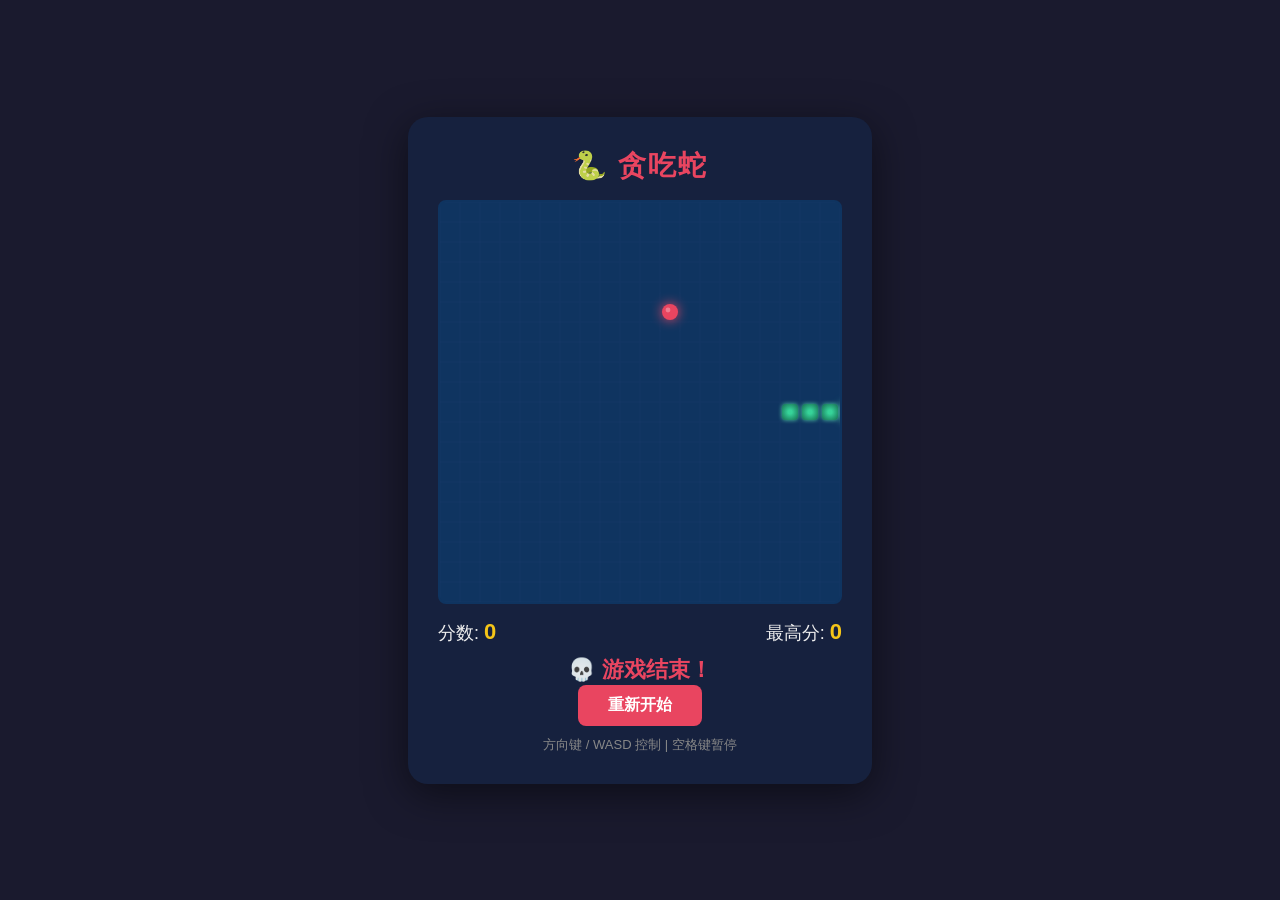
==== index.html @ 66517b2d "Rename snake.html to index.html" ====
<!DOCTYPE html>
<html lang="zh-CN">
<head>
<meta charset="UTF-8">
<title>贪吃蛇小游戏</title>
<style>
  * { margin: 0; padding: 0; box-sizing: border-box; }
  body {
    background: #1a1a2e;
    display: flex;
    justify-content: center;
    align-items: center;
    min-height: 100vh;
    font-family: 'Segoe UI', sans-serif;
  }
  .game-wrapper {
    background: #16213e;
    padding: 30px;
    border-radius: 20px;
    box-shadow: 0 10px 40px rgba(0,0,0,0.5);
    text-align: center;
  }
  h1 {
    color: #e94560;
    font-size: 28px;
    margin-bottom: 15px;
    letter-spacing: 2px;
  }
  canvas {
    border: 2px solid #0f3460;
    border-radius: 8px;
    background: #0f3460;
    display: block;
    margin: 0 auto;
  }
  .info {
    display: flex;
    justify-content: space-between;
    align-items: center;
    margin-top: 15px;
    color: #eee;
    font-size: 18px;
  }
  .score { color: #f5c518; font-weight: bold; font-size: 22px; }
  .game-over {
    color: #e94560;
    font-size: 22px;
    font-weight: bold;
    min-height: 30px;
    margin-top: 10px;
  }
  button {
    background: #e94560;
    color: #fff;
    border: none;
    padding: 10px 30px;
    border-radius: 8px;
    font-size: 16px;
    cursor: pointer;
    transition: 0.2s;
    font-weight: bold;
  }
  button:hover { background: #c73650; transform: scale(1.05); }
  .hint { color: #888; font-size: 13px; margin-top: 10px; }
</style>
</head>
<body>

<div class="game-wrapper">
  <h1>🐍 贪吃蛇</h1>
  <canvas id="gameCanvas" width="400" height="400"></canvas>
  <div class="info">
    <span>分数: <span class="score" id="score">0</span></span>
    <span>最高分: <span class="score" id="highScore">0</span></span>
  </div>
  <div class="game-over" id="gameOver"></div>
  <button id="restartBtn">重新开始</button>
  <div class="hint">方向键 / WASD 控制 | 空格键暂停</div>
</div>

<script>
const canvas = document.getElementById('gameCanvas');
const ctx = canvas.getContext('2d');
const scoreEl = document.getElementById('score');
const highScoreEl = document.getElementById('highScore');
const gameOverEl = document.getElementById('gameOver');

const GRID_SIZE = 20;
const CELL_SIZE = canvas.width / GRID_SIZE;
const TICK_INTERVAL = 150;

// 游戏状态
let snake = [];
let food = {};
let direction = 'right';
let nextDirection = 'right';
let score = 0;
let highScore = parseInt(localStorage.getItem('snakeHighScore')) || 0;
let gameRunning = false;
let gamePaused = false;
let gameLoop = null;

highScoreEl.textContent = highScore;

// 初始化
function init() {
  snake = [
    {x: 10, y: 10},
    {x: 9, y: 10},
    {x: 8, y: 10},
    {x: 7, y: 10}
  ];
  direction = 'right';
  nextDirection = 'right';
  score = 0;
  gameOverEl.textContent = '';
  scoreEl.textContent = '0';
  spawnFood();
  gameRunning = true;
  gamePaused = false;
  draw();
}

// 生成食物
function spawnFood() {
  let pos;
  do {
    pos = {
      x: Math.floor(Math.random() * GRID_SIZE),
      y: Math.floor(Math.random() * GRID_SIZE)
    };
  } while (snake.some(s => s.x === pos.x && s.y === pos.y));
  food = pos;
}

// 绘制
function draw() {
  ctx.clearRect(0, 0, canvas.width, canvas.height);

  // 绘制网格
  ctx.strokeStyle = '#1a3a6b';
  ctx.lineWidth = 0.5;
  for (let i = 0; i <= GRID_SIZE; i++) {
    ctx.beginPath();
    ctx.moveTo(i * CELL_SIZE, 0);
    ctx.lineTo(i * CELL_SIZE, canvas.height);
    ctx.stroke();
    ctx.beginPath();
    ctx.moveTo(0, i * CELL_SIZE);
    ctx.lineTo(canvas.width, i * CELL_SIZE);
    ctx.stroke();
  }

  // 绘制蛇
  snake.forEach((seg, i) => {
    const gradient = ctx.createRadialGradient(
      seg.x * CELL_SIZE + CELL_SIZE/2, seg.y * CELL_SIZE + CELL_SIZE/2, 2,
      seg.x * CELL_SIZE + CELL_SIZE/2, seg.y * CELL_SIZE + CELL_SIZE/2, CELL_SIZE/2
    );
    if (i === 0) {
      gradient.addColorStop(0, '#4ecca3');
      gradient.addColorStop(1, '#2d8f6f');
    } else {
      gradient.addColorStop(0, '#36d399');
      gradient.addColorStop(1, '#1a7a5a');
    }
    ctx.fillStyle = gradient;
    ctx.shadowBlur = i === 0 ? 8 : 4;
    ctx.shadowColor = '#4ecca3';
    const pad = i === 0 ? 1 : 2;
    roundRect(ctx, seg.x * CELL_SIZE + pad, seg.y * CELL_SIZE + pad, CELL_SIZE - pad*2, CELL_SIZE - pad*2, 4);
    ctx.fill();
  });
  ctx.shadowBlur = 0;

  // 绘制食物
  const pulse = 1 + 0.1 * Math.sin(Date.now() / 200);
  const cx = food.x * CELL_SIZE + CELL_SIZE/2;
  const cy = food.y * CELL_SIZE + CELL_SIZE/2;
  const r = (CELL_SIZE/2 - 2) * pulse;

  ctx.shadowBlur = 12;
  ctx.shadowColor = '#e94560';
  ctx.beginPath();
  ctx.arc(cx, cy, r, 0, Math.PI * 2);
  ctx.fillStyle = '#e94560';
  ctx.fill();

  // 食物高光
  ctx.shadowBlur = 0;
  ctx.beginPath();
  ctx.arc(cx - r*0.25, cy - r*0.25, r*0.3, 0, Math.PI * 2);
  ctx.fillStyle = 'rgba(255,255,255,0.3)';
  ctx.fill();

  // 暂停提示
  if (gamePaused) {
    ctx.fillStyle = 'rgba(0,0,0,0.5)';
    ctx.fillRect(0, 0, canvas.width, canvas.height);
    ctx.fillStyle = '#fff';
    ctx.font = 'bold 36px sans-serif';
    ctx.textAlign = 'center';
    ctx.fillText('⏸ 暂停', canvas.width/2, canvas.height/2);
  }
}

function roundRect(ctx, x, y, w, h, r) {
  ctx.beginPath();
  ctx.moveTo(x + r, y);
  ctx.lineTo(x + w - r, y);
  ctx.quadraticCurveTo(x + w, y, x + w, y + r);
  ctx.lineTo(x + w, y + h - r);
  ctx.quadraticCurveTo(x + w, y + h, x + w - r, y + h);
  ctx.lineTo(x + r, y + h);
  ctx.quadraticCurveTo(x, y + h, x, y + h - r);
  ctx.lineTo(x, y + r);
  ctx.quadraticCurveTo(x, y, x + r, y);
  ctx.closePath();
}

// 更新游戏逻辑
function update() {
  if (!gameRunning || gamePaused) return;
  if (gameLoop) cancelAnimationFrame(gameLoop);

  direction = nextDirection;

  // 计算蛇头新位置
  const head = snake[0];
  let newHead = { ...head };
  switch (direction) {
    case 'up':    newHead.y--; break;
    case 'down':  newHead.y++; break;
    case 'left':  newHead.x--; break;
    case 'right': newHead.x++; break;
  }

  // 检查是否吃到食物
  if (newHead.x === food.x && newHead.y === food.y) {
    score += 10;
    scoreEl.textContent = score;
    snake.unshift(newHead);
    if (score > highScore) {
      highScore = score;
      highScoreEl.textContent = highScore;
      localStorage.setItem('snakeHighScore', highScore);
    }
    spawnFood();
  } else {
    snake.unshift(newHead);
    snake.pop();
  }

  // 碰撞检测
  const headCollision = snake[0];
  // 撞墙
  if (headCollision.x < 0 || headCollision.x >= GRID_SIZE ||
      headCollision.y < 0 || headCollision.y >= GRID_SIZE) {
    endGame();
    return;
  }
  // 撞自己
  for (let i = 1; i < snake.length; i++) {
    if (snake[i].x === headCollision.x && snake[i].y === headCollision.y) {
      endGame();
      return;
    }
  }

  draw();
  gameLoop = requestAnimationFrame(update);
}

function endGame() {
  gameRunning = false;
  if (gameLoop) cancelAnimationFrame(gameLoop);
  gameOverEl.textContent = '💀 游戏结束！';
  draw();
}

// 键盘控制
document.addEventListener('keydown', (e) => {
  const key = e.key;
  // 暂停（空格）
  if (key === ' ' || key === 'Space') {
    e.preventDefault();
    if (!gameRunning) return;
    gamePaused = !gamePaused;
    if (!gamePaused) {
      gameLoop = requestAnimationFrame(update);
    }
    draw();
    return;
  }

  if (!gameRunning || gamePaused) return;

  const keyMap = {
    'ArrowUp': 'up', 'w': 'up', 'W': 'up',
    'ArrowDown': 'down', 's': 'down', 'S': 'down',
    'ArrowLeft': 'left', 'a': 'left', 'A': 'left',
    'ArrowRight': 'right', 'd': 'right', 'D': 'right'
  };

  const newDir = keyMap[key];
  if (!newDir) return;
  e.preventDefault();

  // 禁止直接掉头
  const opposites = { up: 'down', down: 'up', left: 'right', right: 'left' };
  if (opposites[newDir] !== direction) {
    nextDirection = newDir;
  }
});

// 重启按钮
document.getElementById('restartBtn').addEventListener('click', () => {
  if (gameLoop) cancelAnimationFrame(gameLoop);
  init();
  gameLoop = requestAnimationFrame(update);
});

// 启动游戏
init();
// 预置一帧动画loop，然后用setInterval驱动
gameLoop = requestAnimationFrame(function tick() {
  update();
  setTimeout(() => { gameLoop = requestAnimationFrame(tick); }, TICK_INTERVAL);
});
</script>
</body>
</html>
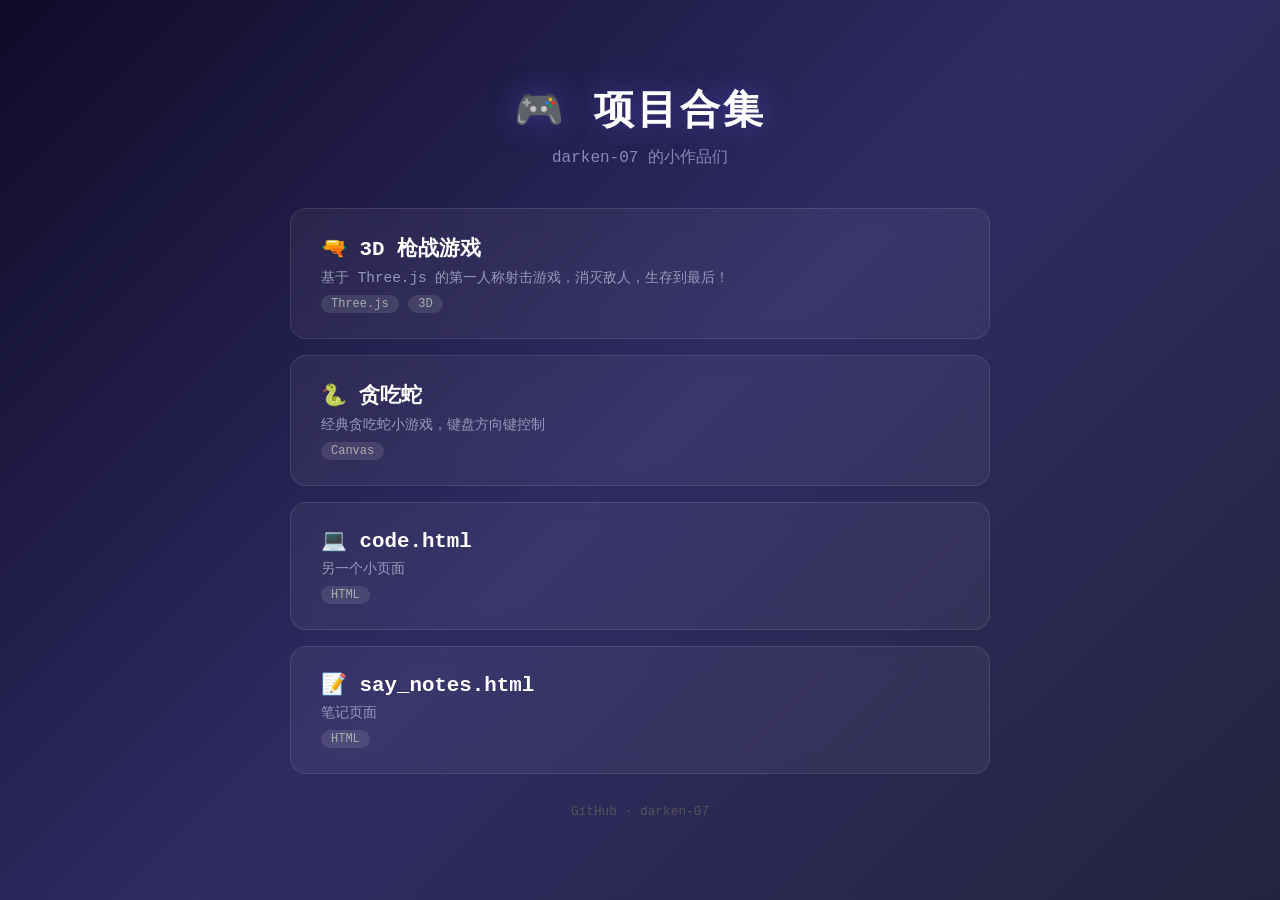
==== commit 5fd8f966: "🏠 新增项目导航页，将贪吃蛇改为独立页面" ====
--- a/index.html
+++ b/index.html
@@ -1,332 +1,114 @@
 <!DOCTYPE html>
 <html lang="zh-CN">
 <head>
-<meta charset="UTF-8">
-<title>贪吃蛇小游戏</title>
-<style>
-  * { margin: 0; padding: 0; box-sizing: border-box; }
-  body {
-    background: #1a1a2e;
-    display: flex;
-    justify-content: center;
-    align-items: center;
-    min-height: 100vh;
-    font-family: 'Segoe UI', sans-serif;
-  }
-  .game-wrapper {
-    background: #16213e;
-    padding: 30px;
-    border-radius: 20px;
-    box-shadow: 0 10px 40px rgba(0,0,0,0.5);
-    text-align: center;
-  }
-  h1 {
-    color: #e94560;
-    font-size: 28px;
-    margin-bottom: 15px;
-    letter-spacing: 2px;
-  }
-  canvas {
-    border: 2px solid #0f3460;
-    border-radius: 8px;
-    background: #0f3460;
-    display: block;
-    margin: 0 auto;
-  }
-  .info {
-    display: flex;
-    justify-content: space-between;
-    align-items: center;
-    margin-top: 15px;
-    color: #eee;
-    font-size: 18px;
-  }
-  .score { color: #f5c518; font-weight: bold; font-size: 22px; }
-  .game-over {
-    color: #e94560;
-    font-size: 22px;
-    font-weight: bold;
-    min-height: 30px;
-    margin-top: 10px;
-  }
-  button {
-    background: #e94560;
-    color: #fff;
-    border: none;
-    padding: 10px 30px;
-    border-radius: 8px;
-    font-size: 16px;
-    cursor: pointer;
-    transition: 0.2s;
-    font-weight: bold;
-  }
-  button:hover { background: #c73650; transform: scale(1.05); }
-  .hint { color: #888; font-size: 13px; margin-top: 10px; }
-</style>
+    <meta charset="UTF-8">
+    <meta name="viewport" content="width=device-width, initial-scale=1.0">
+    <title>我的小项目合集</title>
+    <style>
+        * { margin: 0; padding: 0; box-sizing: border-box; }
+        body {
+            background: linear-gradient(135deg, #0f0c29, #302b63, #24243e);
+            min-height: 100vh;
+            display: flex;
+            justify-content: center;
+            align-items: center;
+            font-family: 'Segoe UI', 'Courier New', monospace;
+            padding: 20px;
+        }
+        .container {
+            max-width: 700px;
+            width: 100%;
+        }
+        h1 {
+            color: #fff;
+            font-size: 2.5rem;
+            text-align: center;
+            margin-bottom: 10px;
+            text-shadow: 0 0 30px rgba(100, 100, 255, 0.4);
+            letter-spacing: 3px;
+        }
+        .subtitle {
+            color: #8888bb;
+            text-align: center;
+            margin-bottom: 40px;
+            font-size: 1rem;
+        }
+        .card {
+            background: rgba(255, 255, 255, 0.05);
+            border: 1px solid rgba(255, 255, 255, 0.1);
+            border-radius: 16px;
+            padding: 25px 30px;
+            margin-bottom: 16px;
+            transition: all 0.2s;
+            display: block;
+            text-decoration: none;
+            backdrop-filter: blur(10px);
+        }
+        .card:hover {
+            background: rgba(255, 255, 255, 0.1);
+            border-color: rgba(255, 255, 255, 0.3);
+            transform: translateX(5px);
+        }
+        .card-title {
+            color: #fff;
+            font-size: 1.3rem;
+            font-weight: bold;
+        }
+        .card-desc {
+            color: #9999bb;
+            font-size: 0.9rem;
+            margin-top: 6px;
+        }
+        .card-tag {
+            display: inline-block;
+            background: rgba(255, 255, 255, 0.1);
+            color: #aaa;
+            font-size: 0.75rem;
+            padding: 2px 10px;
+            border-radius: 10px;
+            margin-top: 8px;
+        }
+        .footer {
+            text-align: center;
+            color: #555;
+            font-size: 0.8rem;
+            margin-top: 30px;
+        }
+    </style>
 </head>
 <body>
+    <div class="container">
+        <h1>🎮 项目合集</h1>
+        <p class="subtitle">darken-07 的小作品们</p>
 
-<div class="game-wrapper">
-  <h1>🐍 贪吃蛇</h1>
-  <canvas id="gameCanvas" width="400" height="400"></canvas>
-  <div class="info">
-    <span>分数: <span class="score" id="score">0</span></span>
-    <span>最高分: <span class="score" id="highScore">0</span></span>
-  </div>
-  <div class="game-over" id="gameOver"></div>
-  <button id="restartBtn">重新开始</button>
-  <div class="hint">方向键 / WASD 控制 | 空格键暂停</div>
-</div>
+        <a class="card" href="3d-shooter-game/">
+            <div class="card-title">🔫 3D 枪战游戏</div>
+            <div class="card-desc">基于 Three.js 的第一人称射击游戏，消灭敌人，生存到最后！</div>
+            <span class="card-tag">Three.js</span>
+            <span class="card-tag">3D</span>
+        </a>
 
-<script>
-const canvas = document.getElementById('gameCanvas');
-const ctx = canvas.getContext('2d');
-const scoreEl = document.getElementById('score');
-const highScoreEl = document.getElementById('highScore');
-const gameOverEl = document.getElementById('gameOver');
+        <a class="card" href="snake.html">
+            <div class="card-title">🐍 贪吃蛇</div>
+            <div class="card-desc">经典贪吃蛇小游戏，键盘方向键控制</div>
+            <span class="card-tag">Canvas</span>
+        </a>
 
-const GRID_SIZE = 20;
-const CELL_SIZE = canvas.width / GRID_SIZE;
-const TICK_INTERVAL = 150;
+        <a class="card" href="code.html">
+            <div class="card-title">💻 code.html</div>
+            <div class="card-desc">另一个小页面</div>
+            <span class="card-tag">HTML</span>
+        </a>
 
-// 游戏状态
-let snake = [];
-let food = {};
-let direction = 'right';
-let nextDirection = 'right';
-let score = 0;
-let highScore = parseInt(localStorage.getItem('snakeHighScore')) || 0;
-let gameRunning = false;
-let gamePaused = false;
-let gameLoop = null;
+        <a class="card" href="say_notes.html">
+            <div class="card-title">📝 say_notes.html</div>
+            <div class="card-desc">笔记页面</div>
+            <span class="card-tag">HTML</span>
+        </a>
 
-highScoreEl.textContent = highScore;
-
-// 初始化
-function init() {
-  snake = [
-    {x: 10, y: 10},
-    {x: 9, y: 10},
-    {x: 8, y: 10},
-    {x: 7, y: 10}
-  ];
-  direction = 'right';
-  nextDirection = 'right';
-  score = 0;
-  gameOverEl.textContent = '';
-  scoreEl.textContent = '0';
-  spawnFood();
-  gameRunning = true;
-  gamePaused = false;
-  draw();
-}
-
-// 生成食物
-function spawnFood() {
-  let pos;
-  do {
-    pos = {
-      x: Math.floor(Math.random() * GRID_SIZE),
-      y: Math.floor(Math.random() * GRID_SIZE)
-    };
-  } while (snake.some(s => s.x === pos.x && s.y === pos.y));
-  food = pos;
-}
-
-// 绘制
-function draw() {
-  ctx.clearRect(0, 0, canvas.width, canvas.height);
-
-  // 绘制网格
-  ctx.strokeStyle = '#1a3a6b';
-  ctx.lineWidth = 0.5;
-  for (let i = 0; i <= GRID_SIZE; i++) {
-    ctx.beginPath();
-    ctx.moveTo(i * CELL_SIZE, 0);
-    ctx.lineTo(i * CELL_SIZE, canvas.height);
-    ctx.stroke();
-    ctx.beginPath();
-    ctx.moveTo(0, i * CELL_SIZE);
-    ctx.lineTo(canvas.width, i * CELL_SIZE);
-    ctx.stroke();
-  }
-
-  // 绘制蛇
-  snake.forEach((seg, i) => {
-    const gradient = ctx.createRadialGradient(
-      seg.x * CELL_SIZE + CELL_SIZE/2, seg.y * CELL_SIZE + CELL_SIZE/2, 2,
-      seg.x * CELL_SIZE + CELL_SIZE/2, seg.y * CELL_SIZE + CELL_SIZE/2, CELL_SIZE/2
-    );
-    if (i === 0) {
-      gradient.addColorStop(0, '#4ecca3');
-      gradient.addColorStop(1, '#2d8f6f');
-    } else {
-      gradient.addColorStop(0, '#36d399');
-      gradient.addColorStop(1, '#1a7a5a');
-    }
-    ctx.fillStyle = gradient;
-    ctx.shadowBlur = i === 0 ? 8 : 4;
-    ctx.shadowColor = '#4ecca3';
-    const pad = i === 0 ? 1 : 2;
-    roundRect(ctx, seg.x * CELL_SIZE + pad, seg.y * CELL_SIZE + pad, CELL_SIZE - pad*2, CELL_SIZE - pad*2, 4);
-    ctx.fill();
-  });
-  ctx.shadowBlur = 0;
-
-  // 绘制食物
-  const pulse = 1 + 0.1 * Math.sin(Date.now() / 200);
-  const cx = food.x * CELL_SIZE + CELL_SIZE/2;
-  const cy = food.y * CELL_SIZE + CELL_SIZE/2;
-  const r = (CELL_SIZE/2 - 2) * pulse;
-
-  ctx.shadowBlur = 12;
-  ctx.shadowColor = '#e94560';
-  ctx.beginPath();
-  ctx.arc(cx, cy, r, 0, Math.PI * 2);
-  ctx.fillStyle = '#e94560';
-  ctx.fill();
-
-  // 食物高光
-  ctx.shadowBlur = 0;
-  ctx.beginPath();
-  ctx.arc(cx - r*0.25, cy - r*0.25, r*0.3, 0, Math.PI * 2);
-  ctx.fillStyle = 'rgba(255,255,255,0.3)';
-  ctx.fill();
-
-  // 暂停提示
-  if (gamePaused) {
-    ctx.fillStyle = 'rgba(0,0,0,0.5)';
-    ctx.fillRect(0, 0, canvas.width, canvas.height);
-    ctx.fillStyle = '#fff';
-    ctx.font = 'bold 36px sans-serif';
-    ctx.textAlign = 'center';
-    ctx.fillText('⏸ 暂停', canvas.width/2, canvas.height/2);
-  }
-}
-
-function roundRect(ctx, x, y, w, h, r) {
-  ctx.beginPath();
-  ctx.moveTo(x + r, y);
-  ctx.lineTo(x + w - r, y);
-  ctx.quadraticCurveTo(x + w, y, x + w, y + r);
-  ctx.lineTo(x + w, y + h - r);
-  ctx.quadraticCurveTo(x + w, y + h, x + w - r, y + h);
-  ctx.lineTo(x + r, y + h);
-  ctx.quadraticCurveTo(x, y + h, x, y + h - r);
-  ctx.lineTo(x, y + r);
-  ctx.quadraticCurveTo(x, y, x + r, y);
-  ctx.closePath();
-}
-
-// 更新游戏逻辑
-function update() {
-  if (!gameRunning || gamePaused) return;
-  if (gameLoop) cancelAnimationFrame(gameLoop);
-
-  direction = nextDirection;
-
-  // 计算蛇头新位置
-  const head = snake[0];
-  let newHead = { ...head };
-  switch (direction) {
-    case 'up':    newHead.y--; break;
-    case 'down':  newHead.y++; break;
-    case 'left':  newHead.x--; break;
-    case 'right': newHead.x++; break;
-  }
-
-  // 检查是否吃到食物
-  if (newHead.x === food.x && newHead.y === food.y) {
-    score += 10;
-    scoreEl.textContent = score;
-    snake.unshift(newHead);
-    if (score > highScore) {
-      highScore = score;
-      highScoreEl.textContent = highScore;
-      localStorage.setItem('snakeHighScore', highScore);
-    }
-    spawnFood();
-  } else {
-    snake.unshift(newHead);
-    snake.pop();
-  }
-
-  // 碰撞检测
-  const headCollision = snake[0];
-  // 撞墙
-  if (headCollision.x < 0 || headCollision.x >= GRID_SIZE ||
-      headCollision.y < 0 || headCollision.y >= GRID_SIZE) {
-    endGame();
-    return;
-  }
-  // 撞自己
-  for (let i = 1; i < snake.length; i++) {
-    if (snake[i].x === headCollision.x && snake[i].y === headCollision.y) {
-      endGame();
-      return;
-    }
-  }
-
-  draw();
-  gameLoop = requestAnimationFrame(update);
-}
-
-function endGame() {
-  gameRunning = false;
-  if (gameLoop) cancelAnimationFrame(gameLoop);
-  gameOverEl.textContent = '💀 游戏结束！';
-  draw();
-}
-
-// 键盘控制
-document.addEventListener('keydown', (e) => {
-  const key = e.key;
-  // 暂停（空格）
-  if (key === ' ' || key === 'Space') {
-    e.preventDefault();
-    if (!gameRunning) return;
-    gamePaused = !gamePaused;
-    if (!gamePaused) {
-      gameLoop = requestAnimationFrame(update);
-    }
-    draw();
-    return;
-  }
-
-  if (!gameRunning || gamePaused) return;
-
-  const keyMap = {
-    'ArrowUp': 'up', 'w': 'up', 'W': 'up',
-    'ArrowDown': 'down', 's': 'down', 'S': 'down',
-    'ArrowLeft': 'left', 'a': 'left', 'A': 'left',
-    'ArrowRight': 'right', 'd': 'right', 'D': 'right'
-  };
-
-  const newDir = keyMap[key];
-  if (!newDir) return;
-  e.preventDefault();
-
-  // 禁止直接掉头
-  const opposites = { up: 'down', down: 'up', left: 'right', right: 'left' };
-  if (opposites[newDir] !== direction) {
-    nextDirection = newDir;
-  }
-});
-
-// 重启按钮
-document.getElementById('restartBtn').addEventListener('click', () => {
-  if (gameLoop) cancelAnimationFrame(gameLoop);
-  init();
-  gameLoop = requestAnimationFrame(update);
-});
-
-// 启动游戏
-init();
-// 预置一帧动画loop，然后用setInterval驱动
-gameLoop = requestAnimationFrame(function tick() {
-  update();
-  setTimeout(() => { gameLoop = requestAnimationFrame(tick); }, TICK_INTERVAL);
-});
-</script>
+        <div class="footer">
+            GitHub · darken-07
+        </div>
+    </div>
 </body>
 </html>
